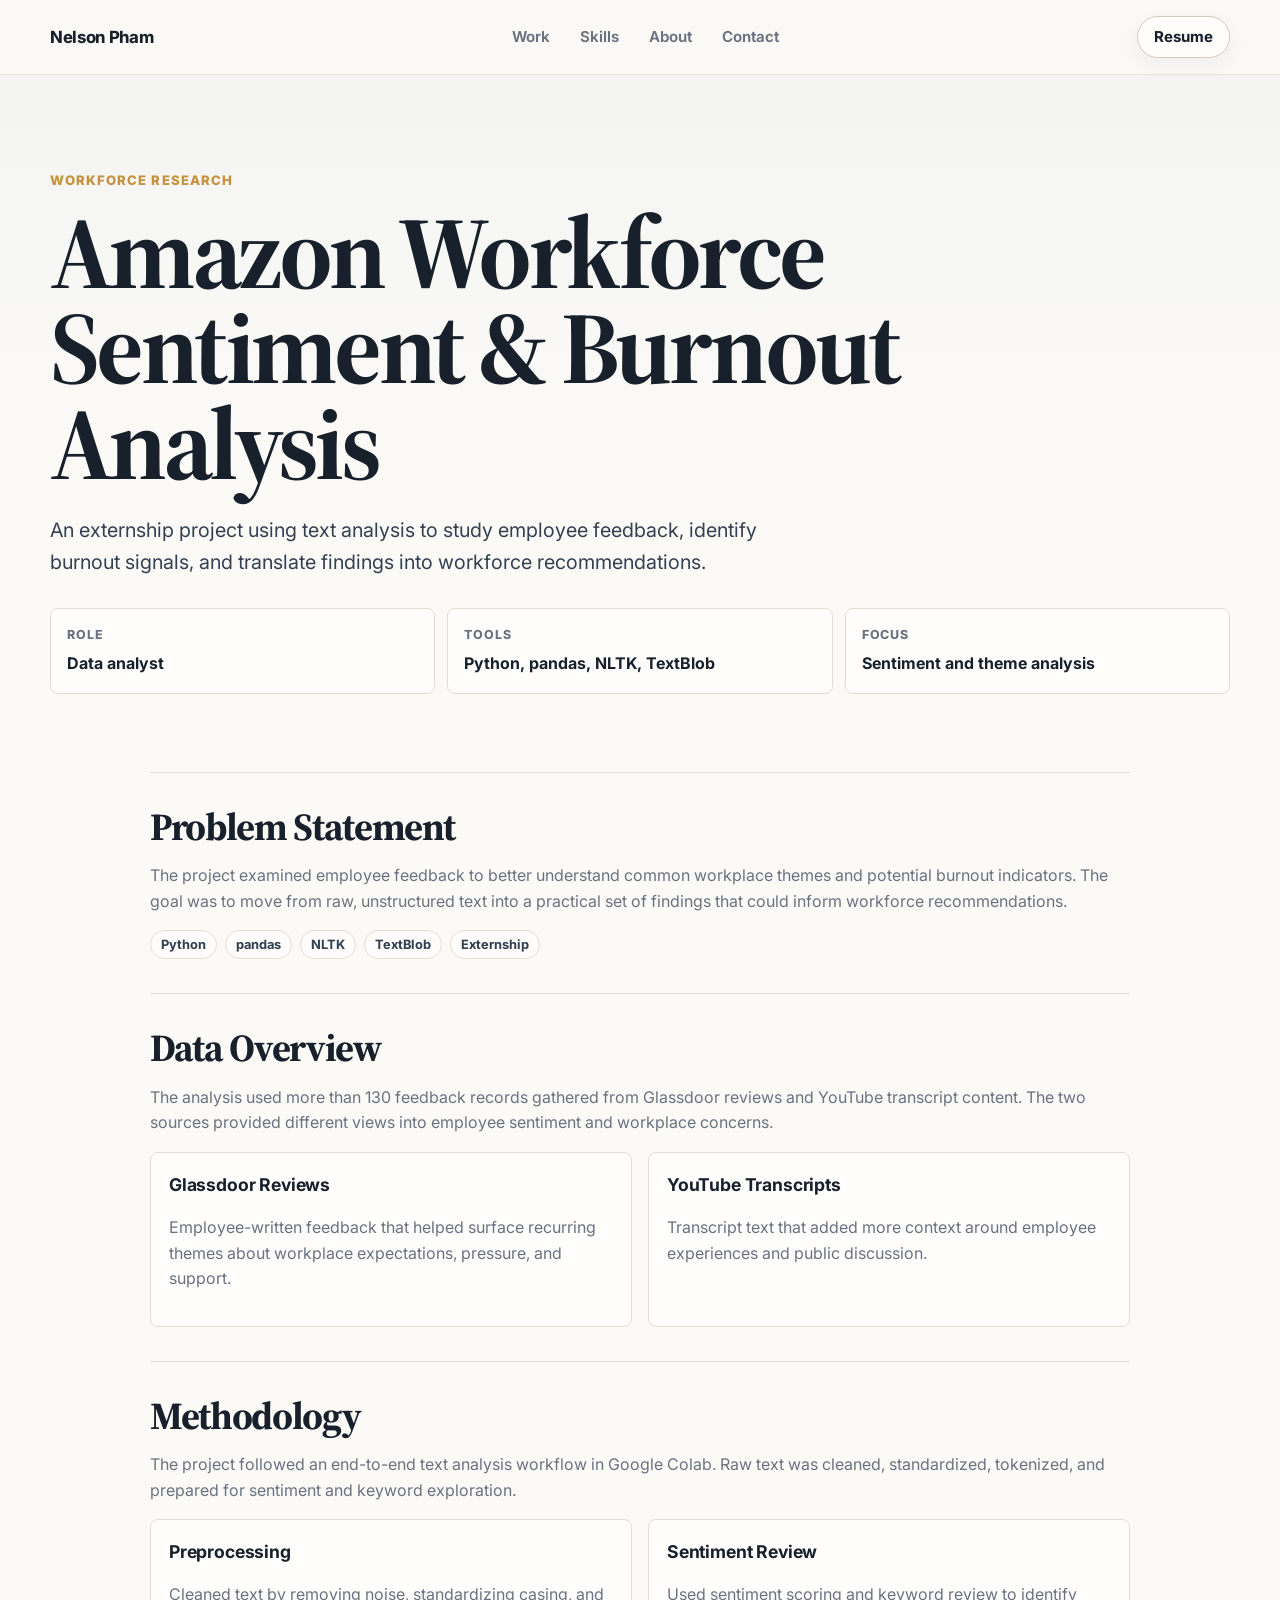
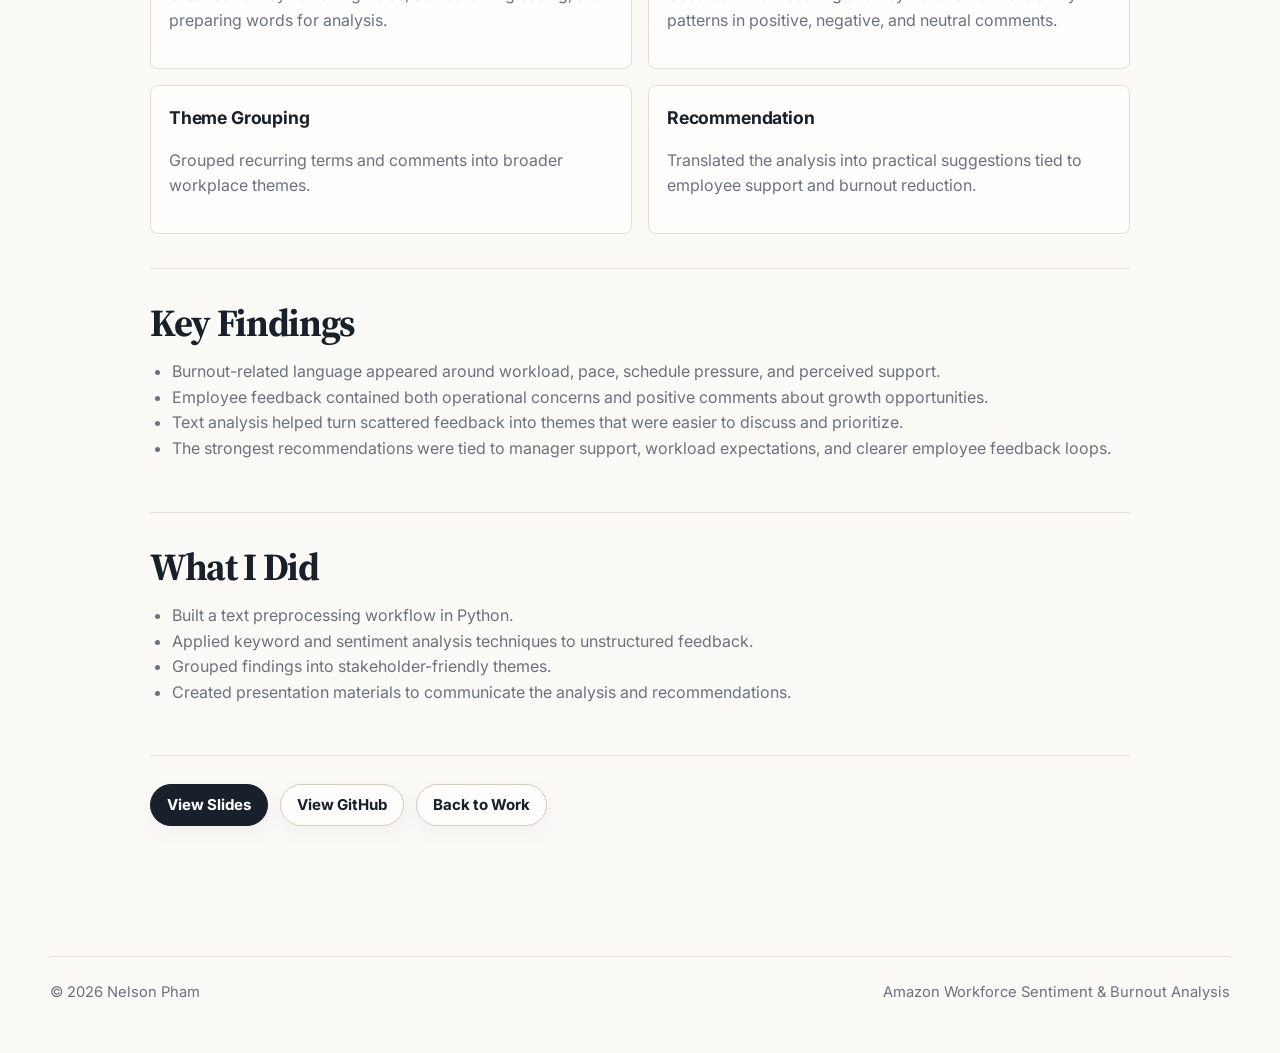
==== amazon-externship.html @ b366f896 "Revamp portfolio design" ====
<!DOCTYPE html>
<html lang="en">
<head>
  <meta charset="UTF-8">
  <meta name="viewport" content="width=device-width, initial-scale=1.0">
  <meta name="description" content="Amazon Workforce Sentiment and Burnout Analysis case study by Nelson Pham.">
  <title>Amazon Workforce Sentiment & Burnout Analysis - Nelson Pham</title>
  <link rel="preconnect" href="https://fonts.googleapis.com">
  <link rel="preconnect" href="https://fonts.gstatic.com" crossorigin>
  <link href="https://fonts.googleapis.com/css2?family=Inter:wght@400;500;600;700;800&family=Source+Serif+4:opsz,wght@8..60,500;8..60,650;8..60,720&display=swap" rel="stylesheet">
  <link rel="stylesheet" href="styles.css">
</head>
<body>
  <div class="scroll-progress" aria-hidden="true"></div>

  <header class="site-nav">
    <nav class="nav-shell" aria-label="Primary navigation">
      <a class="brand" href="index.html">Nelson Pham</a>
      <ul class="nav-links">
        <li><a href="index.html#work">Work</a></li>
        <li><a href="index.html#skills">Skills</a></li>
        <li><a href="index.html#about">About</a></li>
        <li><a href="index.html#contact">Contact</a></li>
      </ul>
      <a class="nav-resume" href="Nelson%20Pham%20-%20Analytics%20Resume.pdf" target="_blank" rel="noreferrer">Resume</a>
    </nav>
  </header>

  <main>
    <section class="project-hero">
      <div class="page-shell reveal">
        <p class="project-kicker">Workforce Research</p>
        <h1 class="project-title">Amazon Workforce Sentiment &amp; Burnout Analysis</h1>
        <p class="project-summary">An externship project using text analysis to study employee feedback, identify burnout signals, and translate findings into workforce recommendations.</p>

        <div class="project-meta">
          <div class="meta-card">
            <span>Role</span>
            <strong>Data analyst</strong>
          </div>
          <div class="meta-card">
            <span>Tools</span>
            <strong>Python, pandas, NLTK, TextBlob</strong>
          </div>
          <div class="meta-card">
            <span>Focus</span>
            <strong>Sentiment and theme analysis</strong>
          </div>
        </div>
      </div>
    </section>

    <article class="article">
      <section class="content-section reveal">
        <h2>Problem Statement</h2>
        <p>The project examined employee feedback to better understand common workplace themes and potential burnout indicators. The goal was to move from raw, unstructured text into a practical set of findings that could inform workforce recommendations.</p>
        <div class="tag-row">
          <span class="tag">Python</span>
          <span class="tag">pandas</span>
          <span class="tag">NLTK</span>
          <span class="tag">TextBlob</span>
          <span class="tag">Externship</span>
        </div>
      </section>

      <section class="content-section reveal">
        <h2>Data Overview</h2>
        <p>The analysis used more than 130 feedback records gathered from Glassdoor reviews and YouTube transcript content. The two sources provided different views into employee sentiment and workplace concerns.</p>
        <div class="two-column">
          <div class="callout">
            <h3>Glassdoor Reviews</h3>
            <p>Employee-written feedback that helped surface recurring themes about workplace expectations, pressure, and support.</p>
          </div>
          <div class="callout">
            <h3>YouTube Transcripts</h3>
            <p>Transcript text that added more context around employee experiences and public discussion.</p>
          </div>
        </div>
      </section>

      <section class="content-section reveal">
        <h2>Methodology</h2>
        <p>The project followed an end-to-end text analysis workflow in Google Colab. Raw text was cleaned, standardized, tokenized, and prepared for sentiment and keyword exploration.</p>
        <div class="two-column">
          <div class="callout">
            <h3>Preprocessing</h3>
            <p>Cleaned text by removing noise, standardizing casing, and preparing words for analysis.</p>
          </div>
          <div class="callout">
            <h3>Sentiment Review</h3>
            <p>Used sentiment scoring and keyword review to identify patterns in positive, negative, and neutral comments.</p>
          </div>
          <div class="callout">
            <h3>Theme Grouping</h3>
            <p>Grouped recurring terms and comments into broader workplace themes.</p>
          </div>
          <div class="callout">
            <h3>Recommendation</h3>
            <p>Translated the analysis into practical suggestions tied to employee support and burnout reduction.</p>
          </div>
        </div>
      </section>

      <section class="content-section reveal">
        <h2>Key Findings</h2>
        <ul>
          <li>Burnout-related language appeared around workload, pace, schedule pressure, and perceived support.</li>
          <li>Employee feedback contained both operational concerns and positive comments about growth opportunities.</li>
          <li>Text analysis helped turn scattered feedback into themes that were easier to discuss and prioritize.</li>
          <li>The strongest recommendations were tied to manager support, workload expectations, and clearer employee feedback loops.</li>
        </ul>
      </section>

      <section class="content-section reveal">
        <h2>What I Did</h2>
        <ul>
          <li>Built a text preprocessing workflow in Python.</li>
          <li>Applied keyword and sentiment analysis techniques to unstructured feedback.</li>
          <li>Grouped findings into stakeholder-friendly themes.</li>
          <li>Created presentation materials to communicate the analysis and recommendations.</li>
        </ul>
      </section>

      <div class="project-actions reveal">
        <a class="button primary" href="https://docs.google.com/presentation/d/1aet6Slhmr4ElIhqv2aSs5YQYuEiR4LA6blf3l4LA2LI/edit" target="_blank" rel="noreferrer">View Slides</a>
        <a class="button" href="https://github.com/nelsonpham64/amazon-externship" target="_blank" rel="noreferrer">View GitHub</a>
        <a class="button" href="index.html#work">Back to Work</a>
      </div>
    </article>
  </main>

  <footer class="site-footer">
    <div class="footer-shell">
      <span>&copy; 2026 Nelson Pham</span>
      <span>Amazon Workforce Sentiment &amp; Burnout Analysis</span>
    </div>
  </footer>

  <script src="script.js"></script>
</body>
</html>
---- styles.css ----
:root {
  --bg: #fbfaf7;
  --surface: #fffefd;
  --surface-2: #f3f6f4;
  --ink: #18212b;
  --ink-soft: #334052;
  --muted: #6a7280;
  --line: #e3ded5;
  --line-strong: #d4cabc;
  --gold: #c7923f;
  --gold-soft: #f7ecd9;
  --teal: #2d918d;
  --blue: #4d6f91;
  --red: #b85d4c;
  --lime: #95a85b;
  --charcoal: #222833;
  --shadow: 0 24px 70px rgba(30, 35, 43, 0.12);
  --shadow-soft: 0 14px 36px rgba(30, 35, 43, 0.09);
  --radius: 8px;
  --max: 1180px;
  --font-sans: "Inter", "Segoe UI", Arial, sans-serif;
  --font-serif: "Source Serif 4", Georgia, serif;
}

* {
  box-sizing: border-box;
}

html {
  scroll-behavior: smooth;
}

body {
  margin: 0;
  background:
    linear-gradient(180deg, rgba(77, 111, 145, 0.05), transparent 460px),
    var(--bg);
  color: var(--ink);
  font-family: var(--font-sans);
  line-height: 1.6;
  overflow-x: hidden;
}

body::selection {
  background: rgba(199, 146, 63, 0.24);
}

a {
  color: inherit;
}

img {
  max-width: 100%;
  display: block;
}

.scroll-progress {
  position: fixed;
  top: 0;
  left: 0;
  height: 3px;
  width: 0;
  background: linear-gradient(90deg, var(--teal), var(--gold), var(--red));
  z-index: 20;
}

.site-nav {
  position: sticky;
  top: 0;
  z-index: 10;
  border-bottom: 1px solid rgba(227, 222, 213, 0.76);
  background: rgba(251, 250, 247, 0.9);
  backdrop-filter: blur(18px);
}

.nav-shell {
  width: min(var(--max), calc(100% - 40px));
  margin: 0 auto;
  min-height: 74px;
  display: flex;
  align-items: center;
  justify-content: space-between;
  gap: 24px;
}

.brand {
  text-decoration: none;
  font-weight: 750;
  letter-spacing: -0.02em;
  font-size: 1.05rem;
}

.nav-links {
  display: flex;
  align-items: center;
  gap: 6px;
  list-style: none;
  margin: 0;
  padding: 0;
}

.nav-links a {
  display: inline-flex;
  align-items: center;
  min-height: 38px;
  padding: 0 12px;
  border-radius: 999px;
  color: var(--muted);
  text-decoration: none;
  font-size: 0.94rem;
  font-weight: 650;
  transition: color 180ms ease, background 180ms ease;
}

.nav-links a:hover,
.nav-links a.active {
  color: var(--ink);
  background: rgba(34, 40, 51, 0.06);
}

.nav-resume,
.button {
  display: inline-flex;
  align-items: center;
  justify-content: center;
  gap: 8px;
  min-height: 42px;
  padding: 0 16px;
  border: 1px solid var(--line-strong);
  border-radius: 999px;
  color: var(--ink);
  text-decoration: none;
  font-weight: 720;
  font-size: 0.94rem;
  background: var(--surface);
  box-shadow: 0 7px 20px rgba(34, 40, 51, 0.05);
  transition: transform 180ms ease, box-shadow 180ms ease, border-color 180ms ease, background 180ms ease;
}

.button.primary {
  background: var(--ink);
  color: #fff;
  border-color: var(--ink);
}

.button:hover,
.nav-resume:hover {
  transform: translateY(-2px);
  border-color: rgba(199, 146, 63, 0.7);
  box-shadow: 0 12px 28px rgba(34, 40, 51, 0.11);
}

.page-shell {
  width: min(var(--max), calc(100% - 40px));
  margin: 0 auto;
}

.hero {
  min-height: calc(100vh - 74px);
  display: grid;
  align-items: center;
  padding: 74px 0 54px;
}

.hero-grid {
  display: grid;
  grid-template-columns: minmax(0, 0.93fr) minmax(360px, 0.72fr);
  gap: clamp(34px, 7vw, 88px);
  align-items: center;
}

.eyebrow {
  display: inline-flex;
  align-items: center;
  gap: 8px;
  margin: 0 0 18px;
  color: var(--blue);
  font-size: 0.86rem;
  font-weight: 760;
  letter-spacing: 0.08em;
  text-transform: uppercase;
}

.eyebrow::before {
  content: "";
  width: 28px;
  height: 1px;
  background: var(--gold);
}

h1,
h2,
h3 {
  margin: 0;
  letter-spacing: -0.035em;
}

.hero h1 {
  font-family: var(--font-serif);
  font-size: clamp(4rem, 11vw, 8.3rem);
  line-height: 0.88;
  font-weight: 720;
}

.hero-line {
  margin: 24px 0 0;
  color: var(--ink-soft);
  font-size: clamp(1.35rem, 2.7vw, 2.2rem);
  line-height: 1.14;
  font-weight: 730;
  letter-spacing: -0.04em;
}

.hero-copy {
  max-width: 590px;
  margin: 18px 0 0;
  color: var(--muted);
  font-size: 1.04rem;
}

.hero-actions {
  display: flex;
  flex-wrap: wrap;
  gap: 12px;
  margin-top: 30px;
}

.hero-stack {
  margin-top: 30px;
}

.stack-strip {
  display: flex;
  flex-wrap: wrap;
  gap: 10px;
}

.stack-chip {
  --chip-accent: var(--blue);
  display: inline-flex;
  align-items: center;
  gap: 9px;
  min-height: 46px;
  padding: 0 14px;
  border: 1px solid var(--line);
  border-radius: 8px;
  background: rgba(255, 254, 253, 0.84);
  color: var(--ink-soft);
  font-weight: 720;
  box-shadow: 0 9px 22px rgba(34, 40, 51, 0.06);
  transition: transform 180ms ease, box-shadow 180ms ease, border-color 180ms ease;
}

.stack-chip:hover {
  transform: translateY(-3px);
  border-color: color-mix(in srgb, var(--chip-accent), var(--line) 35%);
  box-shadow: 0 16px 34px rgba(34, 40, 51, 0.11);
}

.stack-chip svg {
  width: 23px;
  height: 23px;
  flex: 0 0 auto;
  color: var(--chip-accent);
}

.sql {
  --chip-accent: var(--ink-soft);
}

.tableau {
  --chip-accent: var(--teal);
}

.powerbi {
  --chip-accent: #e3a100;
}

.python {
  --chip-accent: #3575a6;
}

.excel {
  --chip-accent: #16834d;
}

.hero-visual {
  position: relative;
  min-height: 520px;
}

.portrait-card,
.case-sheets,
.floating-note {
  border: 1px solid var(--line);
  border-radius: var(--radius);
  background: rgba(255, 254, 253, 0.9);
  box-shadow: var(--shadow);
}

.portrait-card {
  position: absolute;
  inset: 20px auto auto 14px;
  width: min(56%, 280px);
  padding: 10px;
  transform: rotate(-2deg);
}

.portrait-card img {
  aspect-ratio: 4 / 5;
  width: 100%;
  object-fit: cover;
  border-radius: 6px;
  filter: saturate(0.96) contrast(1.02);
}

.portrait-label {
  display: flex;
  justify-content: space-between;
  gap: 12px;
  padding: 10px 4px 2px;
  color: var(--muted);
  font-size: 0.82rem;
  font-weight: 700;
}

.case-sheets {
  position: absolute;
  right: 0;
  top: 64px;
  width: min(78%, 390px);
  padding: 16px;
  transform: rotate(1.6deg);
}

.case-sheets::before {
  content: "";
  position: absolute;
  inset: 12px -12px -12px 12px;
  border: 1px solid var(--line);
  border-radius: var(--radius);
  background: var(--surface-2);
  z-index: -1;
}

.sheet-top {
  display: flex;
  justify-content: space-between;
  gap: 14px;
  margin-bottom: 12px;
  color: var(--muted);
  font-size: 0.8rem;
  font-weight: 760;
  letter-spacing: 0.04em;
  text-transform: uppercase;
}

.sheet-image {
  overflow: hidden;
  border: 1px solid var(--line);
  border-radius: 7px;
  background: var(--surface-2);
}

.sheet-image img {
  width: 100%;
  height: 198px;
  object-fit: cover;
  object-position: top left;
}

.sheet-footer {
  display: grid;
  grid-template-columns: 1fr auto;
  gap: 16px;
  align-items: end;
  margin-top: 14px;
}

.sheet-title {
  color: var(--ink);
  font-weight: 780;
}

.sheet-subtitle {
  color: var(--muted);
  font-size: 0.9rem;
}

.mini-bars {
  display: flex;
  align-items: end;
  gap: 4px;
  height: 34px;
}

.mini-bars span {
  width: 8px;
  border-radius: 5px 5px 0 0;
  background: var(--gold);
  animation: bars 2.6s ease-in-out infinite;
}

.mini-bars span:nth-child(1) {
  height: 17px;
}

.mini-bars span:nth-child(2) {
  height: 26px;
  background: var(--teal);
  animation-delay: 120ms;
}

.mini-bars span:nth-child(3) {
  height: 12px;
  background: var(--blue);
  animation-delay: 240ms;
}

.mini-bars span:nth-child(4) {
  height: 31px;
  background: var(--red);
  animation-delay: 360ms;
}

.floating-note {
  position: absolute;
  right: 24px;
  bottom: 22px;
  width: min(64%, 310px);
  padding: 16px;
  transform: rotate(-1.2deg);
}

.note-row {
  display: grid;
  grid-template-columns: 76px 1fr;
  gap: 12px;
  align-items: center;
}

.note-thumb {
  overflow: hidden;
  border: 1px solid var(--line);
  border-radius: 7px;
  background: var(--surface-2);
}

.note-thumb img {
  height: 58px;
  width: 100%;
  object-fit: cover;
  object-position: top left;
}

.note-kicker {
  color: var(--gold);
  font-size: 0.76rem;
  font-weight: 800;
  letter-spacing: 0.07em;
  text-transform: uppercase;
}

.note-title {
  margin-top: 2px;
  color: var(--ink);
  font-weight: 760;
}

.section {
  padding: 92px 0;
  scroll-margin-top: 92px;
}

.section.compact {
  padding-top: 56px;
}

.section-heading {
  display: flex;
  align-items: end;
  justify-content: space-between;
  gap: 28px;
  margin-bottom: 28px;
}

.section-kicker {
  margin: 0 0 8px;
  color: var(--gold);
  font-size: 0.82rem;
  font-weight: 800;
  letter-spacing: 0.08em;
  text-transform: uppercase;
}

.section-heading h2 {
  font-size: clamp(2.2rem, 5vw, 4.4rem);
  line-height: 0.95;
  font-family: var(--font-serif);
  font-weight: 690;
}

.section-heading p {
  max-width: 440px;
  margin: 0;
  color: var(--muted);
}

.work-grid {
  display: grid;
  grid-template-columns: repeat(12, 1fr);
  gap: 18px;
}

.case-card {
  grid-column: span 6;
  min-height: 100%;
  display: grid;
  grid-template-rows: auto 1fr;
  overflow: hidden;
  border: 1px solid var(--line);
  border-radius: var(--radius);
  background: var(--surface);
  text-decoration: none;
  box-shadow: var(--shadow-soft);
  transition: transform 190ms ease, box-shadow 190ms ease, border-color 190ms ease;
}

.case-card:hover {
  transform: translateY(-5px);
  border-color: rgba(199, 146, 63, 0.66);
  box-shadow: var(--shadow);
}

.case-card.featured {
  grid-column: span 7;
}

.case-card.side {
  grid-column: span 5;
}

.case-media {
  min-height: 210px;
  border-bottom: 1px solid var(--line);
  background: linear-gradient(135deg, #f5f7f6, #fff9ef);
  overflow: hidden;
}

.case-media img {
  width: 100%;
  height: 245px;
  object-fit: cover;
  object-position: top left;
  transition: transform 450ms ease;
}

.case-card:hover .case-media img {
  transform: scale(1.035);
}

.media-abstract {
  position: relative;
  height: 245px;
  padding: 22px;
  background:
    linear-gradient(90deg, rgba(77, 111, 145, 0.08) 1px, transparent 1px),
    linear-gradient(0deg, rgba(77, 111, 145, 0.08) 1px, transparent 1px),
    #faf7f1;
  background-size: 30px 30px;
}

.abstract-line {
  position: absolute;
  left: 22px;
  right: 22px;
  bottom: 48px;
  height: 64px;
  border-bottom: 2px solid rgba(77, 111, 145, 0.2);
}

.abstract-line::before {
  content: "";
  position: absolute;
  inset: 0;
  clip-path: polygon(0 68%, 18% 52%, 33% 60%, 49% 28%, 66% 36%, 82% 18%, 100% 30%, 100% 100%, 0 100%);
  background: linear-gradient(180deg, rgba(45, 145, 141, 0.25), rgba(45, 145, 141, 0.04));
}

.abstract-line::after {
  content: "";
  position: absolute;
  left: 0;
  right: 0;
  top: 18px;
  height: 2px;
  transform: rotate(-7deg);
  background: var(--teal);
  box-shadow: 70px -18px 0 var(--gold), 142px 12px 0 var(--red), 230px -8px 0 var(--blue);
}

.abstract-note {
  position: absolute;
  top: 20px;
  left: 22px;
  padding: 8px 10px;
  border: 1px solid var(--line);
  border-radius: 7px;
  background: rgba(255, 254, 253, 0.9);
  color: var(--muted);
  font-size: 0.78rem;
  font-weight: 740;
}

.case-body {
  padding: 22px;
}

.case-type {
  color: var(--gold);
  font-size: 0.78rem;
  font-weight: 800;
  letter-spacing: 0.08em;
  text-transform: uppercase;
}

.case-body h3 {
  margin-top: 8px;
  font-size: clamp(1.45rem, 2.6vw, 2rem);
  line-height: 1.05;
}

.case-body p {
  margin: 12px 0 18px;
  color: var(--muted);
}

.tag-row {
  display: flex;
  flex-wrap: wrap;
  gap: 8px;
}

.tag {
  display: inline-flex;
  align-items: center;
  min-height: 29px;
  padding: 0 10px;
  border: 1px solid var(--line);
  border-radius: 999px;
  background: rgba(255, 254, 253, 0.82);
  color: var(--ink-soft);
  font-size: 0.8rem;
  font-weight: 720;
}

.case-cta {
  display: inline-flex;
  align-items: center;
  gap: 7px;
  margin-top: 20px;
  color: var(--ink);
  font-weight: 800;
}

.skills-panel,
.contact-panel {
  border: 1px solid var(--line);
  border-radius: var(--radius);
  background: rgba(255, 254, 253, 0.72);
  box-shadow: var(--shadow-soft);
  padding: clamp(22px, 4vw, 36px);
}

.skills-grid {
  display: grid;
  grid-template-columns: repeat(4, 1fr);
  gap: 14px;
  margin-top: 26px;
}

.skill-card {
  border: 1px solid var(--line);
  border-radius: var(--radius);
  background: var(--surface);
  padding: 18px;
}

.skill-card h3 {
  font-size: 1rem;
  letter-spacing: -0.01em;
}

.skill-card p {
  margin: 8px 0 0;
  color: var(--muted);
  font-size: 0.93rem;
}

.about-grid {
  display: grid;
  grid-template-columns: 0.78fr 1fr;
  gap: clamp(28px, 6vw, 72px);
  align-items: center;
}

.about-photo {
  border: 1px solid var(--line);
  border-radius: var(--radius);
  overflow: hidden;
  background: var(--surface);
  box-shadow: var(--shadow-soft);
  padding: 10px;
}

.about-photo img {
  aspect-ratio: 4 / 5;
  width: 100%;
  object-fit: cover;
  border-radius: 6px;
}

.about-copy p {
  color: var(--muted);
  font-size: 1.04rem;
}

.about-list {
  display: grid;
  gap: 10px;
  margin: 24px 0 0;
  padding: 0;
  list-style: none;
}

.about-list li {
  display: grid;
  grid-template-columns: 120px 1fr;
  gap: 16px;
  padding: 14px 0;
  border-top: 1px solid var(--line);
}

.about-list strong {
  color: var(--ink);
}

.about-list span {
  color: var(--muted);
}

.contact-panel {
  display: grid;
  grid-template-columns: 1fr auto;
  gap: 24px;
  align-items: center;
}

.contact-panel h2 {
  font-family: var(--font-serif);
  font-size: clamp(2rem, 4vw, 3.5rem);
  line-height: 0.98;
}

.contact-panel p {
  margin: 12px 0 0;
  color: var(--muted);
}

.contact-actions {
  display: flex;
  flex-wrap: wrap;
  gap: 10px;
  justify-content: flex-end;
}

.site-footer {
  padding: 38px 0 48px;
  color: var(--muted);
  font-size: 0.92rem;
}

.footer-shell {
  width: min(var(--max), calc(100% - 40px));
  margin: 0 auto;
  display: flex;
  justify-content: space-between;
  gap: 18px;
  border-top: 1px solid var(--line);
  padding-top: 24px;
}

.project-hero {
  padding: 82px 0 54px;
}

.project-kicker {
  color: var(--gold);
  font-size: 0.82rem;
  font-weight: 820;
  letter-spacing: 0.08em;
  text-transform: uppercase;
}

.project-title {
  max-width: 920px;
  margin-top: 14px;
  font-family: var(--font-serif);
  font-size: clamp(3.2rem, 8vw, 6.4rem);
  line-height: 0.93;
  font-weight: 690;
}

.project-summary {
  max-width: 760px;
  margin: 24px 0 0;
  color: var(--ink-soft);
  font-size: clamp(1.05rem, 2vw, 1.24rem);
}

.project-meta {
  display: grid;
  grid-template-columns: repeat(3, 1fr);
  gap: 12px;
  margin-top: 30px;
}

.meta-card {
  border: 1px solid var(--line);
  border-radius: var(--radius);
  background: var(--surface);
  padding: 16px;
}

.meta-card span {
  display: block;
  color: var(--muted);
  font-size: 0.78rem;
  font-weight: 780;
  letter-spacing: 0.07em;
  text-transform: uppercase;
}

.meta-card strong {
  display: block;
  margin-top: 6px;
  color: var(--ink);
}

.article {
  width: min(980px, calc(100% - 40px));
  margin: 0 auto;
  padding: 24px 0 92px;
}

.content-section {
  padding: 34px 0;
  border-top: 1px solid var(--line);
}

.content-section h2 {
  font-size: clamp(1.8rem, 3vw, 2.5rem);
  font-family: var(--font-serif);
  line-height: 1.05;
  margin-bottom: 14px;
}

.content-section h3 {
  margin: 24px 0 8px;
  color: var(--ink-soft);
  font-size: 1.1rem;
  letter-spacing: -0.01em;
}

.content-section p,
.content-section li {
  color: var(--muted);
}

.content-section ul,
.content-section ol {
  padding-left: 22px;
}

.two-column {
  display: grid;
  grid-template-columns: repeat(2, 1fr);
  gap: 16px;
}

.callout {
  border: 1px solid var(--line);
  border-radius: var(--radius);
  background: var(--surface);
  padding: 18px;
}

.callout h3 {
  margin-top: 0;
  color: var(--ink);
}

.image-frame {
  margin: 20px 0;
  overflow: hidden;
  border: 1px solid var(--line);
  border-radius: var(--radius);
  background: var(--surface);
  box-shadow: var(--shadow-soft);
}

.image-frame img {
  width: 100%;
  max-height: 560px;
  object-fit: contain;
  background: #fff;
}

.image-frame figcaption {
  padding: 12px 14px;
  color: var(--muted);
  font-size: 0.86rem;
  border-top: 1px solid var(--line);
}

.project-actions {
  display: flex;
  flex-wrap: wrap;
  gap: 12px;
  padding-top: 28px;
  border-top: 1px solid var(--line);
}

.reveal {
  opacity: 0;
  transform: translateY(18px);
  transition: opacity 620ms ease, transform 620ms ease;
}

.reveal.visible {
  opacity: 1;
  transform: translateY(0);
}

@keyframes bars {
  0%,
  100% {
    transform: scaleY(0.88);
  }
  50% {
    transform: scaleY(1.05);
  }
}

@media (prefers-reduced-motion: reduce) {
  *,
  *::before,
  *::after {
    animation-duration: 0.001ms !important;
    animation-iteration-count: 1 !important;
    scroll-behavior: auto !important;
    transition-duration: 0.001ms !important;
  }
}

@media (max-width: 980px) {
  .nav-shell {
    min-height: auto;
    padding: 14px 0;
    align-items: flex-start;
  }

  .nav-links {
    justify-content: flex-end;
    flex-wrap: wrap;
  }

  .hero {
    padding-top: 58px;
  }

  .hero-grid,
  .about-grid,
  .contact-panel {
    grid-template-columns: 1fr;
  }

  .hero-visual {
    min-height: 500px;
  }

  .work-grid {
    grid-template-columns: 1fr;
  }

  .case-card,
  .case-card.featured,
  .case-card.side {
    grid-column: auto;
  }

  .skills-grid {
    grid-template-columns: repeat(2, 1fr);
  }

  .contact-actions {
    justify-content: flex-start;
  }
}

@media (max-width: 680px) {
  .page-shell,
  .footer-shell,
  .article {
    width: min(100% - 28px, var(--max));
  }

  .site-nav {
    position: relative;
  }

  .nav-shell {
    display: grid;
  }

  .nav-links {
    justify-content: flex-start;
  }

  .nav-links a {
    padding: 0 9px;
    font-size: 0.88rem;
  }

  .hero h1 {
    font-size: clamp(3.4rem, 20vw, 5.6rem);
  }

  .hero-line {
    font-size: 1.45rem;
  }

  .hero-visual {
    min-height: 430px;
  }

  .portrait-card {
    left: 0;
    width: 58%;
  }

  .case-sheets {
    width: 76%;
  }

  .floating-note {
    left: 5%;
    right: auto;
    width: 90%;
    bottom: 22px;
  }

  .section {
    padding: 66px 0;
  }

  .section-heading {
    display: block;
  }

  .section-heading p {
    margin-top: 14px;
  }

  .skills-grid,
  .project-meta,
  .two-column {
    grid-template-columns: 1fr;
  }

  .about-list li {
    grid-template-columns: 1fr;
    gap: 4px;
  }

  .footer-shell {
    display: block;
  }
}
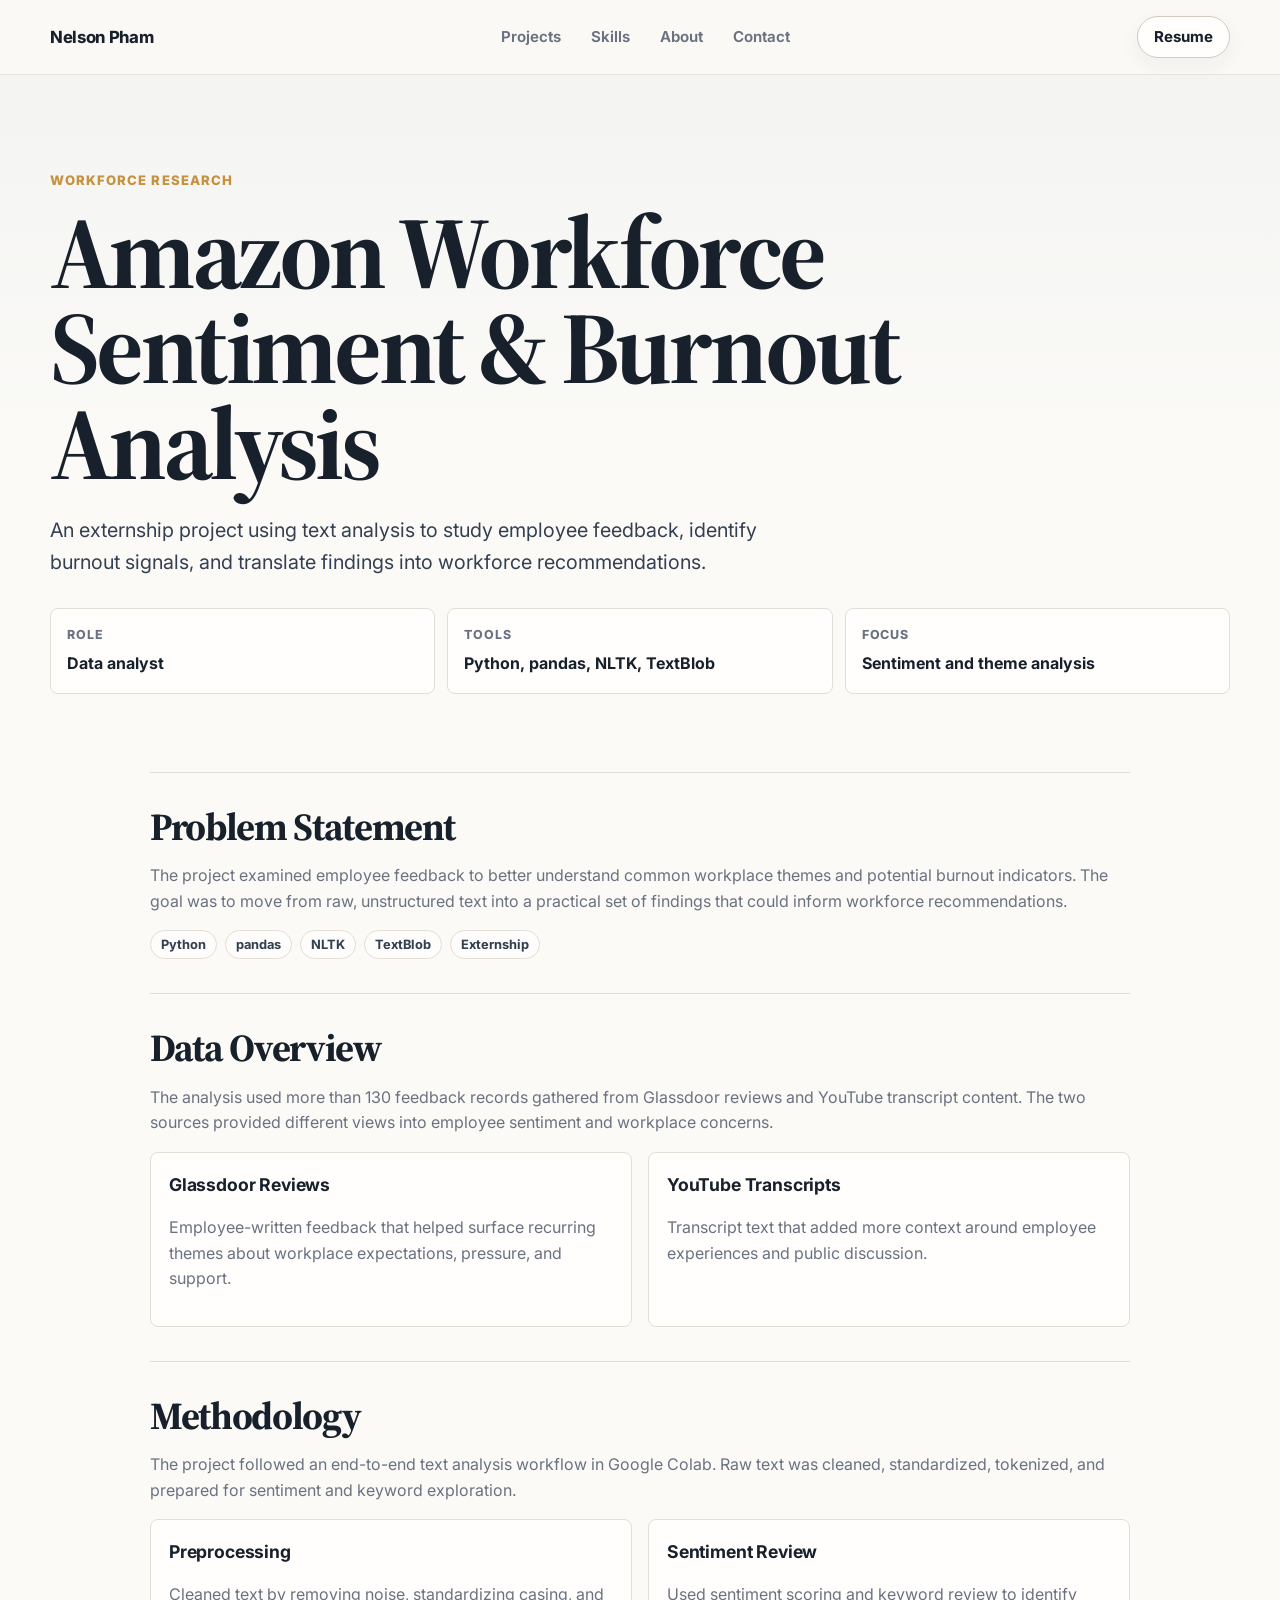
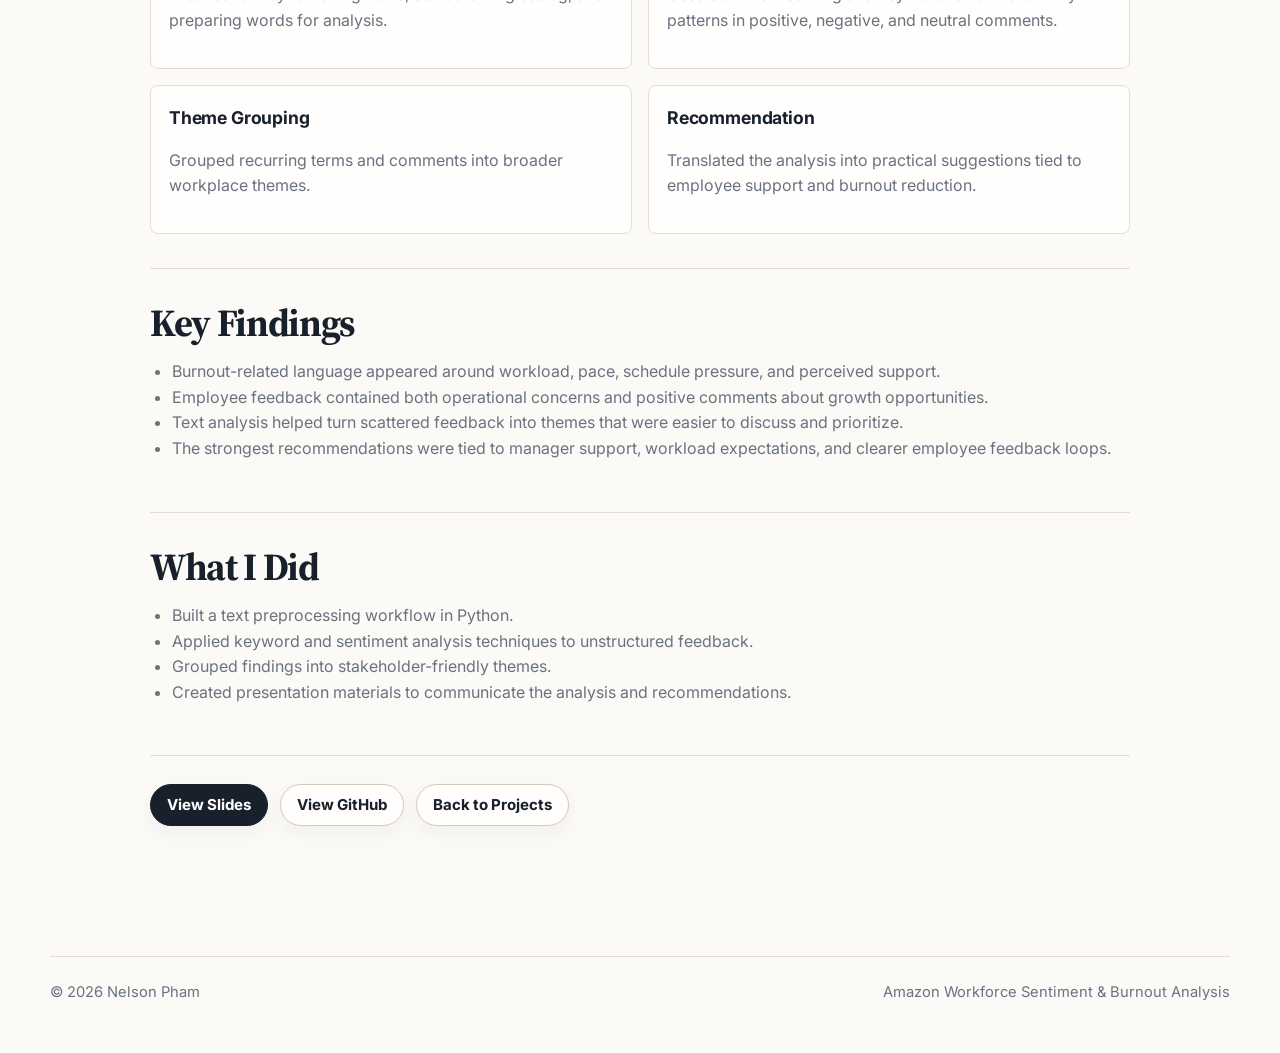
==== commit 88575e21: "Restyle projects section" ====
--- a/amazon-externship.html
+++ b/amazon-externship.html
@@ -17,7 +17,7 @@
     <nav class="nav-shell" aria-label="Primary navigation">
       <a class="brand" href="index.html">Nelson Pham</a>
       <ul class="nav-links">
-        <li><a href="index.html#work">Work</a></li>
+        <li><a href="index.html#projects">Projects</a></li>
         <li><a href="index.html#skills">Skills</a></li>
         <li><a href="index.html#about">About</a></li>
         <li><a href="index.html#contact">Contact</a></li>
@@ -124,7 +124,7 @@
       <div class="project-actions reveal">
         <a class="button primary" href="https://docs.google.com/presentation/d/1aet6Slhmr4ElIhqv2aSs5YQYuEiR4LA6blf3l4LA2LI/edit" target="_blank" rel="noreferrer">View Slides</a>
         <a class="button" href="https://github.com/nelsonpham64/amazon-externship" target="_blank" rel="noreferrer">View GitHub</a>
-        <a class="button" href="index.html#work">Back to Work</a>
+        <a class="button" href="index.html#projects">Back to Projects</a>
       </div>
     </article>
   </main>
--- a/styles.css
+++ b/styles.css
@@ -476,6 +476,44 @@
   padding-top: 56px;
 }
 
+.projects-section {
+  margin-top: 34px;
+  padding: 98px 0 108px;
+  background:
+    linear-gradient(90deg, rgba(255, 255, 255, 0.035) 1px, transparent 1px),
+    linear-gradient(180deg, rgba(255, 255, 255, 0.03) 1px, transparent 1px),
+    #191924;
+  background-size: 42px 42px;
+  color: #f7f5ee;
+}
+
+.projects-section .section-heading {
+  display: block;
+  max-width: 820px;
+  margin-bottom: 68px;
+}
+
+.projects-section .section-kicker {
+  color: #aeb5c4;
+}
+
+.projects-section .section-heading h2 {
+  color: #fff;
+  font-family: var(--font-sans);
+  font-size: clamp(4rem, 9vw, 6.9rem);
+  font-weight: 820;
+  line-height: 0.9;
+  text-shadow: 0 0 26px rgba(199, 146, 63, 0.18);
+}
+
+.projects-section .section-heading p {
+  max-width: 760px;
+  margin-top: 26px;
+  color: #a8adba;
+  font-size: 1.08rem;
+  line-height: 1.72;
+}
+
 .section-heading {
   display: flex;
   align-items: end;
@@ -512,6 +550,13 @@
   gap: 18px;
 }
 
+.projects-section .work-grid {
+  width: min(980px, 100%);
+  margin: 0 auto;
+  grid-template-columns: repeat(2, minmax(0, 1fr));
+  gap: 28px;
+}
+
 .case-card {
   grid-column: span 6;
   min-height: 100%;
@@ -526,12 +571,28 @@
   transition: transform 190ms ease, box-shadow 190ms ease, border-color 190ms ease;
 }
 
+.projects-section .case-card {
+  grid-column: auto;
+  display: block;
+  overflow: hidden;
+  border-color: rgba(118, 96, 177, 0.28);
+  background: linear-gradient(180deg, rgba(37, 37, 54, 0.96), rgba(30, 30, 43, 0.96));
+  color: #f7f5ee;
+  box-shadow: 0 18px 52px rgba(0, 0, 0, 0.24);
+}
+
 .case-card:hover {
   transform: translateY(-5px);
   border-color: rgba(199, 146, 63, 0.66);
   box-shadow: var(--shadow);
 }
 
+.projects-section .case-card:hover {
+  transform: translateY(-9px);
+  border-color: rgba(199, 146, 63, 0.58);
+  box-shadow: 0 28px 74px rgba(0, 0, 0, 0.36);
+}
+
 .case-card.featured {
   grid-column: span 7;
 }
@@ -540,11 +601,25 @@
   grid-column: span 5;
 }
 
+.projects-section .case-card.featured,
+.projects-section .case-card.side {
+  grid-column: auto;
+}
+
 .case-media {
+  position: relative;
   min-height: 210px;
   border-bottom: 1px solid var(--line);
   background: linear-gradient(135deg, #f5f7f6, #fff9ef);
   overflow: hidden;
+}
+
+.projects-section .case-media {
+  min-height: 250px;
+  margin: 20px 20px 0;
+  border: 0;
+  border-radius: var(--radius);
+  background: #f6f7f7;
 }
 
 .case-media img {
@@ -553,6 +628,38 @@
   object-fit: cover;
   object-position: top left;
   transition: transform 450ms ease;
+}
+
+.projects-section .case-media img {
+  height: 250px;
+}
+
+.case-action {
+  position: absolute;
+  top: 14px;
+  right: 14px;
+  z-index: 2;
+  display: inline-flex;
+  align-items: center;
+  justify-content: center;
+  width: 42px;
+  height: 42px;
+  border: 1px solid rgba(255, 255, 255, 0.52);
+  border-radius: 50%;
+  background: rgba(15, 17, 26, 0.9);
+  color: #fff;
+  box-shadow: 0 12px 26px rgba(0, 0, 0, 0.22);
+  transition: transform 180ms ease, background 180ms ease;
+}
+
+.case-action svg {
+  width: 21px;
+  height: 21px;
+}
+
+.case-card:hover .case-action {
+  transform: translateY(-2px) scale(1.04);
+  background: var(--gold);
 }
 
 .case-card:hover .case-media img {
@@ -568,6 +675,15 @@
     linear-gradient(0deg, rgba(77, 111, 145, 0.08) 1px, transparent 1px),
     #faf7f1;
   background-size: 30px 30px;
+}
+
+.projects-section .media-abstract {
+  height: 250px;
+  background:
+    linear-gradient(90deg, rgba(25, 25, 36, 0.07) 1px, transparent 1px),
+    linear-gradient(0deg, rgba(25, 25, 36, 0.07) 1px, transparent 1px),
+    #f7f4eb;
+  background-size: 28px 28px;
 }
 
 .abstract-line {
@@ -616,6 +732,10 @@
   padding: 22px;
 }
 
+.projects-section .case-body {
+  padding: 26px 22px 24px;
+}
+
 .case-type {
   color: var(--gold);
   font-size: 0.78rem;
@@ -630,9 +750,23 @@
   line-height: 1.05;
 }
 
+.projects-section .case-body h3 {
+  margin-top: 0;
+  color: #fff;
+  font-family: var(--font-sans);
+  font-size: clamp(1.38rem, 2vw, 1.8rem);
+  font-weight: 800;
+  letter-spacing: -0.035em;
+}
+
 .case-body p {
   margin: 12px 0 18px;
   color: var(--muted);
+}
+
+.projects-section .case-body p {
+  min-height: 86px;
+  color: #aeb3bf;
 }
 
 .tag-row {
@@ -652,6 +786,16 @@
   color: var(--ink-soft);
   font-size: 0.8rem;
   font-weight: 720;
+}
+
+.projects-section .tag {
+  border: 0;
+  padding: 0;
+  min-height: auto;
+  background: transparent;
+  color: #d8b15f;
+  font-size: 0.86rem;
+  font-weight: 760;
 }
 
 .case-cta {
@@ -993,6 +1137,11 @@
     grid-template-columns: 1fr;
   }
 
+  .projects-section .work-grid {
+    width: min(540px, 100%);
+    grid-template-columns: 1fr;
+  }
+
   .case-card,
   .case-card.featured,
   .case-card.side {
